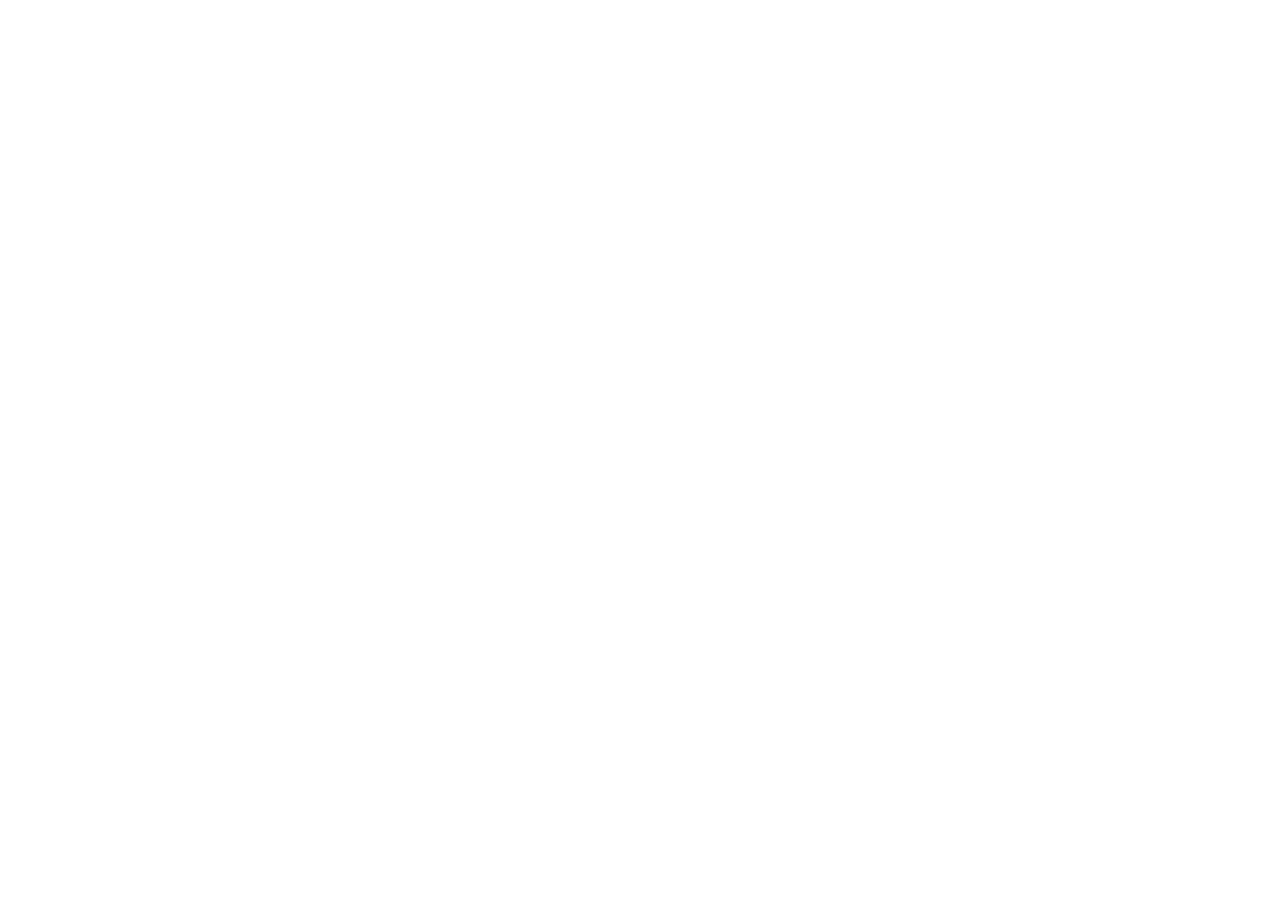
==== index.html @ 234c7f6e "Begin Project" ====
<!DOCTYPE html>
<html lang="en">
<head>
    <meta charset="UTF-8">
    <title>CSS Grid</title>
    <!--<link href="https://fonts.googleapis.com/css?family=Montserrat:300,400,500,600,700,800,900" rel="stylesheet">-->
    <!--<link rel="stylesheet" href="css/reset.css">-->
    <link rel="stylesheet" href="css/styles.css">

</head>
<body>

</body>
</html>
---- css/styles.css ----
*{
    margin: 0;
    padding: 0;
    box-sizing: border-box;
}

body{
    /*background-image: url("../img/bg.png");*/
    font-family: 'Montserrat', sans-serif;
    font-size: 14px;
    /*background-size: cover;*/
    /*background-position: center top;*/
    /*background-repeat: no-repeat;*/
}

.grid{
    width: 1170px;
    margin: 0 auto;
}

/*.clearfix:after{*/
    /*content: '';*/
    /*display: block;*/
    /*clear: both;*/
/*}*/
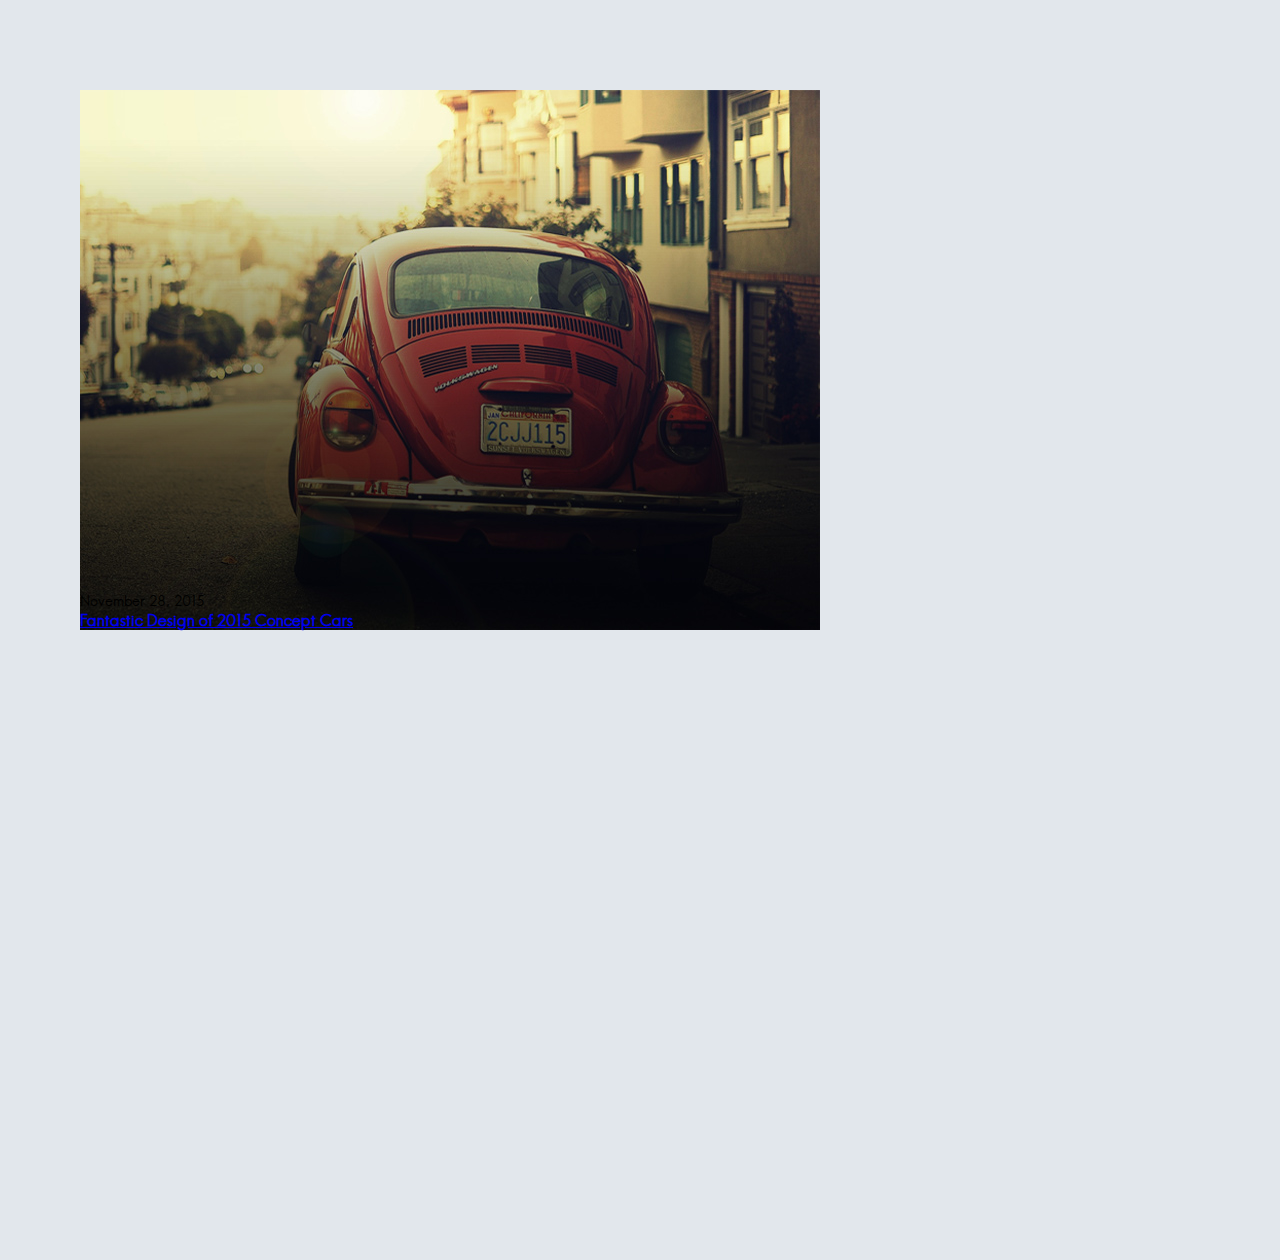
==== commit 77988ee2: "First Chapter" ====
--- a/index.html
+++ b/index.html
@@ -2,13 +2,28 @@
 <html lang="en">
 <head>
     <meta charset="UTF-8">
-    <title>CSS Grid</title>
-    <!--<link href="https://fonts.googleapis.com/css?family=Montserrat:300,400,500,600,700,800,900" rel="stylesheet">-->
+    <title>Flex Box Lesson</title>
     <!--<link rel="stylesheet" href="css/reset.css">-->
+    <link rel="stylesheet" href="fonts/stylesheet.css">
     <link rel="stylesheet" href="css/styles.css">
 
 </head>
 <body>
 
+    <section class="blog">
+        <article class="blog-item blog__item--large" style="background-image: url('img/page-1.jpg')">
+            <div class="blog-item__content">
+                <time class="blog-item__date">November 28, 2015</time>
+                <h3 class="blog-item__title"><a href="#">Fantastic Design of 2015 Concept Cars</a></h3>
+            </div>
+        </article>
+
+        <article class="blog-item">
+
+        </article>
+
+
+    </section>
+
 </body>
 </html>--- a/fonts/stylesheet.css
+++ b/fonts/stylesheet.css
@@ -0,0 +1,12 @@
+/*! Generated by Font Squirrel (https://www.fontsquirrel.com) on April 6, 2019 */
+
+
+
+@font-face {
+    font-family: 'hans_kendrick_3regular';
+    src: url('hanskendrick-regular-webfont.woff2') format('woff2'),
+         url('hanskendrick-regular-webfont.woff') format('woff');
+    font-weight: normal;
+    font-style: normal;
+
+}--- a/css/styles.css
+++ b/css/styles.css
@@ -5,18 +5,36 @@
 }
 
 body{
-    /*background-image: url("../img/bg.png");*/
-    font-family: 'Montserrat', sans-serif;
+    font-family: 'hans_kendrick_3regular', sans-serif;
     font-size: 14px;
-    /*background-size: cover;*/
-    /*background-position: center top;*/
-    /*background-repeat: no-repeat;*/
+    background-color: #e2e7ec;
 }
 
-.grid{
-    width: 1170px;
+.blog{
+    width: 1120px;
     margin: 0 auto;
+    padding: 90px 0;
 }
+
+.blog-item{
+    display: flex;
+    flex-direction: column;
+    width: 360px;
+    min-height: 540px;
+}
+
+.blog__item--large{
+    width: 740px;
+    background-size: cover;
+    background-position: center;
+    justify-content: flex-end;
+}
+
+
+/*.grid{*/
+    /*width: 1170px;*/
+    /*margin: 0 auto;*/
+/*}*/
 
 /*.clearfix:after{*/
     /*content: '';*/
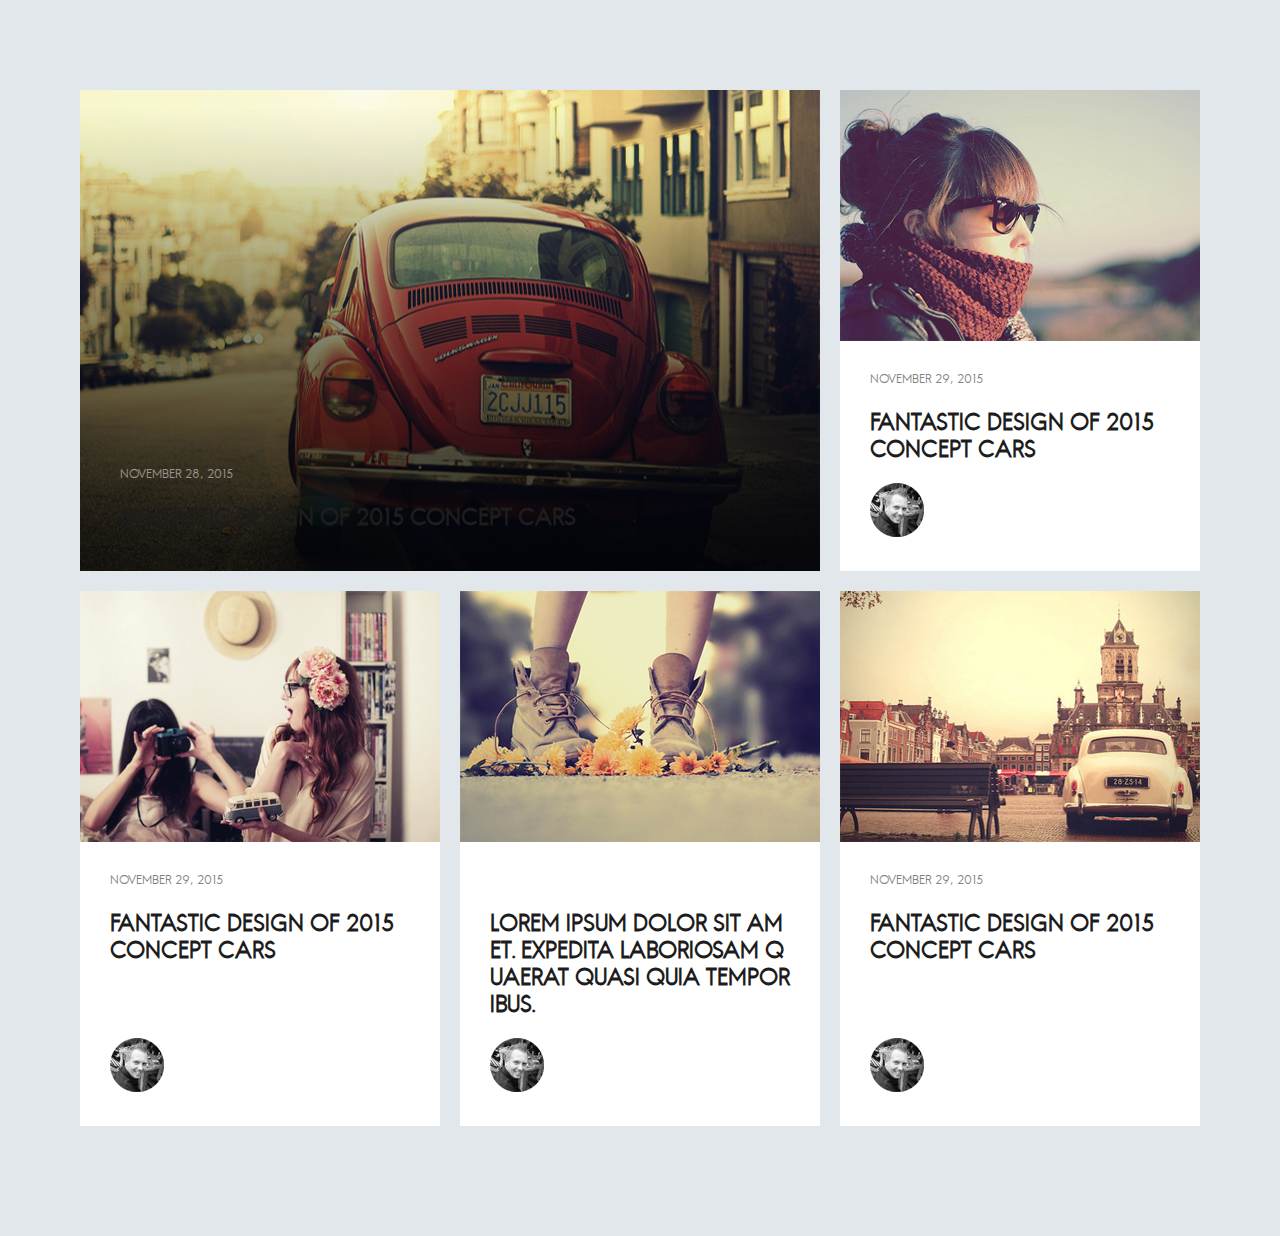
==== commit 49520873: "Finish" ====
--- a/index.html
+++ b/index.html
@@ -12,16 +12,71 @@
 
     <section class="blog">
         <article class="blog-item blog__item--large" style="background-image: url('img/page-1.jpg')">
-            <div class="blog-item__content">
-                <time class="blog-item__date">November 28, 2015</time>
-                <h3 class="blog-item__title"><a href="#">Fantastic Design of 2015 Concept Cars</a></h3>
+            <div class="blog-item__content blog-item__content--large">
+                <time class="blog-item__date blog-item__date--white">November 28, 2015</time>
+                <h3 class="blog-item__title blog-item__title--white"><a href="#">Fantastic Design of 2015 Concept Cars</a></h3>
             </div>
         </article>
 
         <article class="blog-item">
+            <div class="blog-item__img">
+                <img src="img/page-2.jpg" alt="">
+            </div>
+            
+            <div class="blog-item__content">
+                <time class="blog-item__date">November 29, 2015</time>
+                <h3 class="blog-item__title"><a href="#">Fantastic Design of 2015 Concept Cars</a></h3>
+                <a class="blog-item__author">
+                    <img src="img/avatar.png">
+                </a>    
+            </div>
 
         </article>
 
+        <article class="blog-item">
+            <div class="blog-item__img">
+                <img src="img/page-3.jpg" alt="">
+            </div>
+
+            <div class="blog-item__content">
+                <time class="blog-item__date">November 29, 2015</time>
+                <h3 class="blog-item__title"><a href="#">Fantastic Design of 2015 Concept Cars</a></h3>
+                <a class="blog-item__author">
+                    <img src="img/avatar.png">
+                </a>
+            </div>
+
+        </article>
+
+        <article class="blog-item">
+            <div class="blog-item__img">
+                <img src="img/page-4.jpg" alt="">
+            </div>
+
+            <div class="blog-item__content">
+                <time class="blog-item__date"><!--November 29, 2015--></time>
+                <h3 class="blog-item__title"><a href="#">Lorem ipsum dolor sit amet. Expedita laboriosam quaerat quasi quia temporibus.</a></h3>
+                <a class="blog-item__author">
+                    <img src="img/avatar.png">
+                </a>
+            </div>
+
+        </article>
+
+        <article class="blog-item">
+            <div class="blog-item__img">
+                <img src="img/page-5.jpg" alt="">
+            </div>
+
+            <div class="blog-item__content">
+                <time class="blog-item__date">November 29, 2015</time>
+                <h3 class="blog-item__title"><a href="#">Fantastic Design of 2015 Concept Cars</a></h3>
+                <a class="blog-item__author">
+                    <img src="img/avatar.png">
+                </a>
+            </div>
+
+        </article>
 
     </section>
 
--- a/css/styles.css
+++ b/css/styles.css
@@ -11,6 +11,10 @@
 }
 
 .blog{
+    display: flex;
+    flex-wrap: wrap;
+    justify-content: space-between;
+    align-items: stretch; /*раздер элемента*/
     width: 1120px;
     margin: 0 auto;
     padding: 90px 0;
@@ -20,7 +24,8 @@
     display: flex;
     flex-direction: column;
     width: 360px;
-    min-height: 540px;
+    margin-bottom: 20px;
+    /*min-height: 540px;*/
 }
 
 .blog__item--large{
@@ -30,14 +35,66 @@
     justify-content: flex-end;
 }
 
+.blog-item__content{
+    background-color: white;
+    padding: 30px;
+    flex-grow: 1;
 
-/*.grid{*/
-    /*width: 1170px;*/
-    /*margin: 0 auto;*/
-/*}*/
+    display: flex;
+    flex-direction: column;
 
-/*.clearfix:after{*/
-    /*content: '';*/
-    /*display: block;*/
-    /*clear: both;*/
-/*}*/+}
+
+.blog-item__img{
+    font-size: 0;
+}
+
+.blog-item__date{
+    min-height: 18px;
+    display: block;
+    text-transform: uppercase;
+    font-size: 12px;
+    color: #818181;
+    margin-bottom: 20px;
+}
+
+.blog-item__title{
+    text-transform: uppercase;
+    font-size: 22px;
+    font-weight: 600;
+    word-break: break-all;
+    /*white-space: nowrap; !*... v stroke uslobie block eleements i razmeer bloka*!*/
+}
+
+.blog-item__title:not(:last-child){
+    margin-bottom: 20px;
+}
+
+.blog-item__date--white{
+    color: white;
+    opacity: .5;
+}
+
+.blog-item__title--white{
+    color: white !important;
+    /*opacity: .5;*/
+}
+
+.blog-item__content--large{
+    background-color: transparent;
+    flex-grow: 0;
+    padding: 40px;
+}
+
+.blog-item__title a{
+    text-decoration: none;
+    color: #1d1d1d;
+}
+
+.blog-item__title a:hover{
+    text-decoration: underline;
+}
+
+.blog-item__author{
+    margin-top: auto;
+}